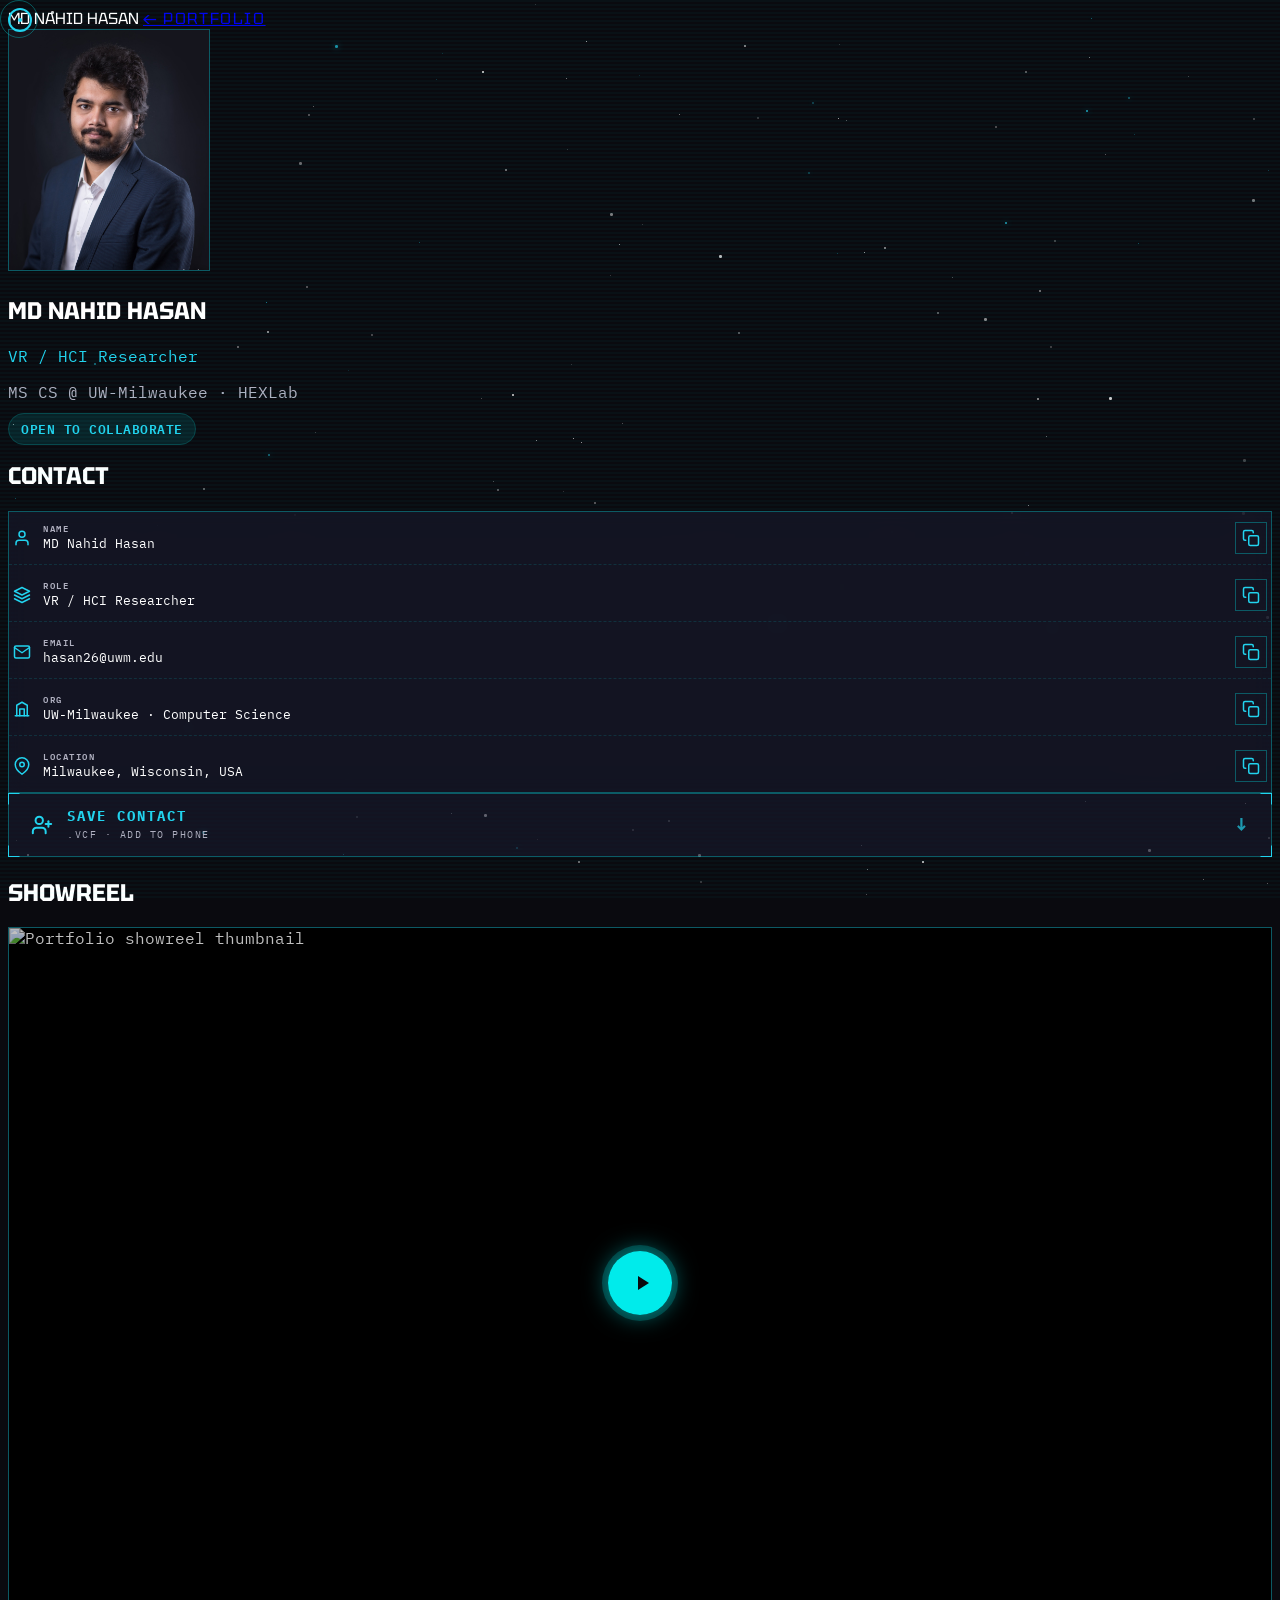
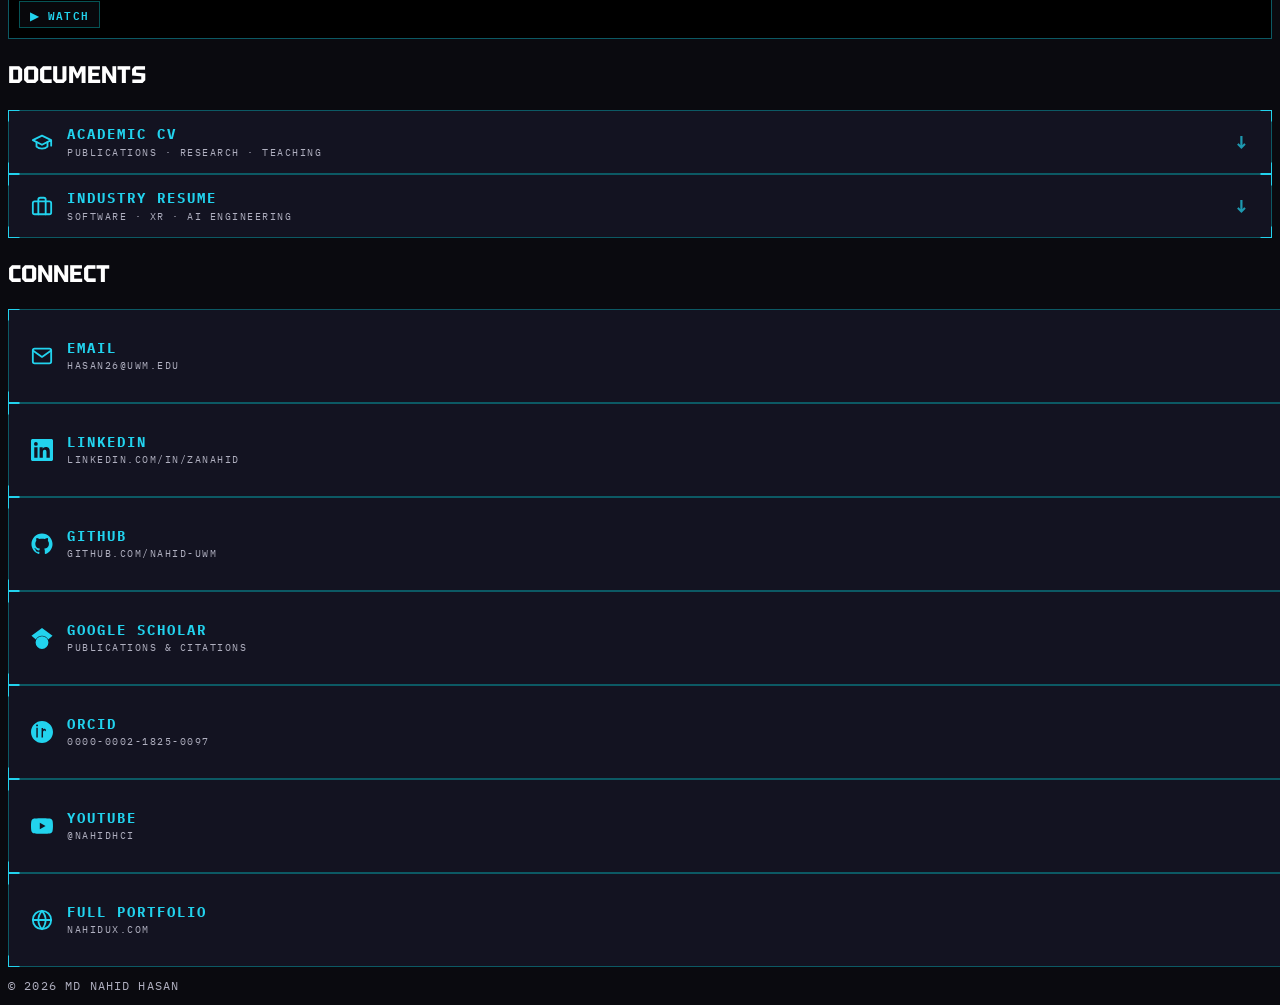
==== link/index.html @ 34a1a55b "add /link linktree page Mobile-friendly contact page at /link with hero, copyable contact details (n" ====
<!DOCTYPE html>
<html lang="en">

<head>
    <meta charset="UTF-8">
    <meta name="viewport" content="width=device-width, initial-scale=1.0, viewport-fit=cover">
    <meta name="theme-color" content="#0a0a0f">
    <title>MD NAHID HASAN — Links</title>
    <meta name="description"
        content="Connect with MD Nahid Hasan — save contact, social links, academic CV, industry resume, and portfolio showreel.">

    <link rel="canonical" href="https://nahidux.com/link/">
    <link rel="icon" type="image/png" href="/favicon.png">

    <meta property="og:type" content="profile">
    <meta property="og:url" content="https://nahidux.com/link/">
    <meta property="og:title" content="MD NAHID HASAN — Links">
    <meta property="og:description" content="Save contact, follow socials, download CV/resume, watch showreel.">
    <meta property="og:image" content="https://nahidux.com/image/nahid_photo/nahid.jpg">

    <meta name="twitter:card" content="summary_large_image">
    <meta name="twitter:title" content="MD NAHID HASAN — Links">
    <meta name="twitter:description" content="Save contact, follow socials, download CV/resume, watch showreel.">
    <meta name="twitter:image" content="https://nahidux.com/image/nahid_photo/nahid.jpg">

    <script src="https://cdn.tailwindcss.com"></script>
    <link rel="preconnect" href="https://fonts.googleapis.com">
    <link rel="preconnect" href="https://fonts.gstatic.com" crossorigin>
    <link
        href="https://fonts.googleapis.com/css2?family=IBM+Plex+Mono:wght@300;400;500;600;700&family=Tektur:wght@400;700;900&display=swap"
        rel="stylesheet">

    <link rel="stylesheet" href="/css/style.css">

    <style>
        /* Page-specific additions — extend, do not override theme */
        .reel {
            position: relative;
            aspect-ratio: 16 / 9;
            background: #000;
            cursor: pointer;
            overflow: hidden;
        }

        .reel img {
            width: 100%;
            height: 100%;
            object-fit: cover;
            display: block;
            opacity: 0.75;
            transition: opacity 0.3s ease, transform 0.5s ease;
        }

        .reel:hover img { opacity: 1; transform: scale(1.04); }

        .reel .play-btn {
            position: absolute;
            top: 50%;
            left: 50%;
            transform: translate(-50%, -50%);
            width: 64px;
            height: 64px;
            border-radius: 50%;
            background: rgba(0, 255, 255, 0.92);
            display: flex;
            align-items: center;
            justify-content: center;
            box-shadow: 0 0 0 6px rgba(0, 255, 255, 0.18), 0 0 24px rgba(0, 255, 255, 0.5);
            transition: transform 0.25s ease;
        }

        .reel:hover .play-btn { transform: translate(-50%, -50%) scale(1.1); }
        .reel .play-btn svg { width: 24px; height: 24px; color: #0a0a0f; margin-left: 3px; }
        .reel iframe { width: 100%; height: 100%; border: 0; display: block; }

        .reel-cap {
            position: absolute;
            left: 10px;
            bottom: 10px;
            background: rgba(10, 10, 15, 0.8);
            border: 1px solid rgba(0, 255, 255, 0.3);
            color: var(--accent-primary);
            font-size: 0.7rem;
            padding: 3px 10px;
            letter-spacing: 0.12em;
            text-transform: uppercase;
            font-weight: 600;
        }

        /* Toast */
        .toast {
            position: fixed;
            left: 50%;
            bottom: 24px;
            transform: translateX(-50%) translateY(120px);
            background: rgba(10, 10, 15, 0.95);
            border: 1px solid var(--accent-primary);
            color: var(--accent-primary);
            padding: 10px 20px;
            font-family: 'IBM Plex Mono', monospace;
            font-weight: 700;
            font-size: 0.72rem;
            letter-spacing: 0.18em;
            text-transform: uppercase;
            box-shadow: 0 0 24px rgba(0, 255, 255, 0.3);
            opacity: 0;
            transition: transform 0.35s ease, opacity 0.35s ease;
            pointer-events: none;
            z-index: 100;
        }

        .toast.show { transform: translateX(-50%) translateY(0); opacity: 1; }

        /* Hud button when used as a link */
        a.hud-button { text-decoration: none; }

        /* Link buttons — separate per link, proper height, icon left */
        .link-btn {
            width: 100%;
            min-height: 64px;
            margin: 0;
            padding: 14px 22px;
            display: flex;
            align-items: center;
            justify-content: flex-start;
            gap: 14px;
            text-transform: uppercase;
            letter-spacing: 2px;
            font-weight: 700;
            font-size: 14px;
        }

        .link-btn .lb-ic {
            width: 22px;
            height: 22px;
            flex-shrink: 0;
            display: flex;
            align-items: center;
            justify-content: center;
            color: var(--accent-primary);
            transition: color 0.35s cubic-bezier(0.75, 0, 0.25, 1);
        }

        .link-btn .lb-ic svg { width: 100%; height: 100%; }

        .link-btn:hover .lb-ic { color: var(--bg-secondary); }

        .link-btn .lb-text {
            display: flex;
            flex-direction: column;
            align-items: flex-start;
            line-height: 1.2;
            min-width: 0;
            flex: 1;
            text-align: left;
        }

        .link-btn .lb-text .lb-sub {
            font-size: 10px;
            letter-spacing: 1.5px;
            font-weight: 400;
            margin-top: 4px;
            color: var(--text-secondary);
            text-transform: uppercase;
            overflow: hidden;
            text-overflow: ellipsis;
            max-width: 100%;
            white-space: nowrap;
        }

        .link-btn:hover .lb-text .lb-sub { color: var(--bg-secondary); opacity: 0.8; }

        .link-btn .lb-arrow {
            color: var(--accent-primary);
            margin-left: auto;
            font-size: 18px;
            opacity: 0.7;
            transition: transform 0.35s cubic-bezier(0.75, 0, 0.25, 1), color 0.35s cubic-bezier(0.75, 0, 0.25, 1);
        }

        .link-btn:hover .lb-arrow { color: var(--bg-secondary); transform: translateX(4px); opacity: 1; }

        @media (max-width: 480px) {
            .link-btn { padding: 12px 18px; font-size: 12px; letter-spacing: 1.5px; min-height: 60px; }
            .link-btn .lb-text .lb-sub { font-size: 9px; }
        }

        /* Copyable contact details */
        .copy-list { display: flex; flex-direction: column; gap: 4px; }

        .copy-row {
            display: flex;
            align-items: center;
            gap: 12px;
            padding: 10px 4px;
            border-bottom: 1px dashed rgba(0, 255, 255, 0.12);
        }

        .copy-row:last-child { border-bottom: none; }

        .copy-row .cr-ic {
            width: 18px;
            height: 18px;
            color: var(--accent-primary);
            flex-shrink: 0;
            display: flex;
            align-items: center;
            justify-content: center;
        }

        .copy-row .cr-ic svg { width: 100%; height: 100%; }

        .copy-row .cr-text {
            display: flex;
            flex-direction: column;
            line-height: 1.25;
            min-width: 0;
            flex: 1;
        }

        .copy-row .cr-label {
            font-size: 9px;
            letter-spacing: 1.5px;
            font-weight: 600;
            color: var(--text-secondary);
            text-transform: uppercase;
        }

        .copy-row .cr-value {
            color: #fff;
            font-size: 13px;
            font-family: 'IBM Plex Mono', monospace;
            margin-top: 2px;
            word-break: break-word;
        }

        .copy-row .cr-copy {
            background: transparent;
            border: 1px solid rgba(0, 255, 255, 0.3);
            color: var(--accent-primary);
            width: 32px;
            height: 32px;
            padding: 6px;
            cursor: pointer;
            flex-shrink: 0;
            display: flex;
            align-items: center;
            justify-content: center;
            transition: all 0.25s ease;
        }

        .copy-row .cr-copy:hover {
            background: var(--accent-primary);
            color: var(--bg-primary);
            border-color: var(--accent-primary);
            box-shadow: 0 0 12px rgba(0, 255, 255, 0.4);
        }

        .copy-row .cr-copy svg { width: 100%; height: 100%; }

        .copy-row.copied .cr-copy {
            background: var(--accent-primary);
            color: var(--bg-primary);
            border-color: var(--accent-primary);
        }

        @media (max-width: 480px) {
            .copy-row .cr-value { font-size: 12px; }
            .copy-row { gap: 10px; }
        }

        .contact-row a:hover { color: #67e8f9; text-decoration: underline; }

        .contact-row span.txt-white { color: #fff; }

        /* Hud-button stack spacing */
        .btn-stack .hud-button {
            margin: 0;
            width: 100%;
        }

        /* Photo inside hud-card (match home about photo style — square hud-card) */
        .photo-frame {
            width: 200px;
            height: 240px;
            margin: 0 auto;
            overflow: hidden;
        }

        .photo-frame img {
            width: 100%;
            height: 100%;
            object-fit: cover;
        }

        @media (max-width: 480px) {
            .photo-frame { width: 180px; height: 220px; }
        }
    </style>
</head>

<body>
    <!-- Custom Cursor (shared CSS auto-hides on mobile/touch) -->
    <div class="custom-cursor"></div>

    <!-- Starfield Background -->
    <div class="starfield" id="starfield"></div>

    <!-- Scanlines overlay -->
    <div class="scanlines"></div>

    <!-- Top Nav (matches homepage) -->
    <nav class="fixed top-0 w-full z-50 bg-black/20 backdrop-blur-md border-b border-cyan-500/20">
        <div class="max-w-7xl mx-auto px-4 sm:px-6 lg:px-8">
            <div class="flex justify-between items-center h-16">
                <a href="/" class="tektur font-bold text-xl glitch" data-text="MD NAHID HASAN" style="color:#fff; text-decoration:none;">
                    MD NAHID HASAN
                </a>
                <a href="/" class="text-cyan-400 hover:text-cyan-300 transition-colors tektur text-sm" style="letter-spacing:0.1em;">
                    ← PORTFOLIO
                </a>
            </div>
        </div>
    </nav>

    <main class="pt-24 pb-16 px-4 max-w-2xl mx-auto relative" style="z-index:1;">

        <!-- HERO CARD -->
        <section class="text-center mb-12">
            <div class="hud-card p-6 mb-6 inline-block" style="display:inline-block;">
                <div class="photo-frame">
                    <img src="/image/nahid_photo/nahid.jpg" alt="MD Nahid Hasan" loading="eager">
                </div>
            </div>

            <h1 class="tektur font-bold text-3xl md:text-4xl mb-3 text-white glitch" data-text="MD NAHID HASAN">
                MD NAHID HASAN
            </h1>

            <p class="text-base md:text-lg mb-2 font-semibold" style="color: var(--accent-primary);">
                VR / HCI Researcher
            </p>

            <p class="text-sm mb-4" style="color: var(--text-secondary);">
                MS CS @ UW-Milwaukee · HEXLab
            </p>

            <span class="badge badge-active">Open to Collaborate</span>
        </section>

        <!-- CONTACT (copyable details + Save vCard) -->
        <section class="mb-12">
            <h2 class="tektur text-3xl md:text-4xl font-bold mb-6 text-center text-white">CONTACT</h2>

            <div class="hud-card p-5 mb-3">
                <div class="copy-list">
                    <div class="copy-row" data-copy="MD Nahid Hasan">
                        <span class="cr-ic" aria-hidden="true">
                            <svg viewBox="0 0 24 24" fill="none" stroke="currentColor" stroke-width="2" stroke-linecap="round" stroke-linejoin="round">
                                <path d="M20 21v-2a4 4 0 0 0-4-4H8a4 4 0 0 0-4 4v2"/>
                                <circle cx="12" cy="7" r="4"/>
                            </svg>
                        </span>
                        <span class="cr-text">
                            <span class="cr-label">Name</span>
                            <span class="cr-value">MD Nahid Hasan</span>
                        </span>
                        <button class="cr-copy" type="button" aria-label="Copy name">
                            <svg viewBox="0 0 24 24" fill="none" stroke="currentColor" stroke-width="2" stroke-linecap="round" stroke-linejoin="round">
                                <rect x="9" y="9" width="13" height="13" rx="2"/>
                                <path d="M5 15H4a2 2 0 0 1-2-2V4a2 2 0 0 1 2-2h9a2 2 0 0 1 2 2v1"/>
                            </svg>
                        </button>
                    </div>

                    <div class="copy-row" data-copy="VR / HCI Researcher">
                        <span class="cr-ic" aria-hidden="true">
                            <svg viewBox="0 0 24 24" fill="none" stroke="currentColor" stroke-width="2" stroke-linecap="round" stroke-linejoin="round">
                                <path d="M12 2L2 7l10 5 10-5-10-5z"/>
                                <path d="M2 17l10 5 10-5"/>
                                <path d="M2 12l10 5 10-5"/>
                            </svg>
                        </span>
                        <span class="cr-text">
                            <span class="cr-label">Role</span>
                            <span class="cr-value">VR / HCI Researcher</span>
                        </span>
                        <button class="cr-copy" type="button" aria-label="Copy role">
                            <svg viewBox="0 0 24 24" fill="none" stroke="currentColor" stroke-width="2" stroke-linecap="round" stroke-linejoin="round">
                                <rect x="9" y="9" width="13" height="13" rx="2"/>
                                <path d="M5 15H4a2 2 0 0 1-2-2V4a2 2 0 0 1 2-2h9a2 2 0 0 1 2 2v1"/>
                            </svg>
                        </button>
                    </div>

                    <div class="copy-row" data-copy="hasan26@uwm.edu">
                        <span class="cr-ic" aria-hidden="true">
                            <svg viewBox="0 0 24 24" fill="none" stroke="currentColor" stroke-width="2" stroke-linecap="round" stroke-linejoin="round">
                                <path d="M4 4h16c1.1 0 2 .9 2 2v12c0 1.1-.9 2-2 2H4c-1.1 0-2-.9-2-2V6c0-1.1.9-2 2-2z"/>
                                <polyline points="22,6 12,13 2,6"/>
                            </svg>
                        </span>
                        <span class="cr-text">
                            <span class="cr-label">Email</span>
                            <span class="cr-value">hasan26@uwm.edu</span>
                        </span>
                        <button class="cr-copy" type="button" aria-label="Copy email">
                            <svg viewBox="0 0 24 24" fill="none" stroke="currentColor" stroke-width="2" stroke-linecap="round" stroke-linejoin="round">
                                <rect x="9" y="9" width="13" height="13" rx="2"/>
                                <path d="M5 15H4a2 2 0 0 1-2-2V4a2 2 0 0 1 2-2h9a2 2 0 0 1 2 2v1"/>
                            </svg>
                        </button>
                    </div>

                    <div class="copy-row" data-copy="University of Wisconsin-Milwaukee, Computer Science">
                        <span class="cr-ic" aria-hidden="true">
                            <svg viewBox="0 0 24 24" fill="none" stroke="currentColor" stroke-width="2" stroke-linecap="round" stroke-linejoin="round">
                                <path d="M3 21h18"/>
                                <path d="M5 21V7l7-4 7 4v14"/>
                                <path d="M9 21V12h6v9"/>
                            </svg>
                        </span>
                        <span class="cr-text">
                            <span class="cr-label">Org</span>
                            <span class="cr-value">UW-Milwaukee · Computer Science</span>
                        </span>
                        <button class="cr-copy" type="button" aria-label="Copy organization">
                            <svg viewBox="0 0 24 24" fill="none" stroke="currentColor" stroke-width="2" stroke-linecap="round" stroke-linejoin="round">
                                <rect x="9" y="9" width="13" height="13" rx="2"/>
                                <path d="M5 15H4a2 2 0 0 1-2-2V4a2 2 0 0 1 2-2h9a2 2 0 0 1 2 2v1"/>
                            </svg>
                        </button>
                    </div>

                    <div class="copy-row" data-copy="Milwaukee, Wisconsin, USA">
                        <span class="cr-ic" aria-hidden="true">
                            <svg viewBox="0 0 24 24" fill="none" stroke="currentColor" stroke-width="2" stroke-linecap="round" stroke-linejoin="round">
                                <path d="M21 10c0 7-9 13-9 13s-9-6-9-13a9 9 0 0 1 18 0z"/>
                                <circle cx="12" cy="10" r="3"/>
                            </svg>
                        </span>
                        <span class="cr-text">
                            <span class="cr-label">Location</span>
                            <span class="cr-value">Milwaukee, Wisconsin, USA</span>
                        </span>
                        <button class="cr-copy" type="button" aria-label="Copy location">
                            <svg viewBox="0 0 24 24" fill="none" stroke="currentColor" stroke-width="2" stroke-linecap="round" stroke-linejoin="round">
                                <rect x="9" y="9" width="13" height="13" rx="2"/>
                                <path d="M5 15H4a2 2 0 0 1-2-2V4a2 2 0 0 1 2-2h9a2 2 0 0 1 2 2v1"/>
                            </svg>
                        </button>
                    </div>
                </div>
            </div>

            <div class="btn-stack flex flex-col gap-3">
                <button class="hud-button link-btn" id="saveContact" aria-label="Save contact to phone">
                    <div class="decorator top left"></div>
                    <div class="decorator top right"></div>
                    <div class="decorator bottom left"></div>
                    <div class="decorator bottom right"></div>
                    <span class="lb-ic" aria-hidden="true">
                        <svg viewBox="0 0 24 24" fill="none" stroke="currentColor" stroke-width="2.2" stroke-linecap="round" stroke-linejoin="round">
                            <path d="M16 21v-2a4 4 0 0 0-4-4H6a4 4 0 0 0-4 4v2"/>
                            <circle cx="9" cy="7" r="4"/>
                            <line x1="19" y1="8" x2="19" y2="14"/>
                            <line x1="22" y1="11" x2="16" y2="11"/>
                        </svg>
                    </span>
                    <span class="lb-text">
                        Save Contact
                        <span class="lb-sub">.vcf · add to phone</span>
                    </span>
                    <span class="lb-arrow" aria-hidden="true">↓</span>
                </button>
            </div>
        </section>

        <!-- SHOWREEL -->
        <section class="mb-12">
            <h2 class="tektur text-3xl md:text-4xl font-bold mb-6 text-center text-white">SHOWREEL</h2>
            <div class="hud-card p-2">
                <div class="reel" id="reel" role="button" tabindex="0" aria-label="Play portfolio showreel">
                    <img id="reelThumb" src="" alt="Portfolio showreel thumbnail" loading="lazy">
                    <span class="play-btn">
                        <svg viewBox="0 0 24 24" fill="currentColor"><path d="M8 5v14l11-7z" /></svg>
                    </span>
                    <span class="reel-cap">▶ Watch</span>
                </div>
            </div>
        </section>

        <!-- DOCUMENTS (Academic CV + Industry Resume) -->
        <section class="mb-12">
            <h2 class="tektur text-3xl md:text-4xl font-bold mb-6 text-center text-white">DOCUMENTS</h2>
            <div class="btn-stack flex flex-col gap-3">
                <button class="hud-button link-btn" id="downloadAcademicCV" aria-label="Download academic CV">
                    <div class="decorator top left"></div>
                    <div class="decorator top right"></div>
                    <div class="decorator bottom left"></div>
                    <div class="decorator bottom right"></div>
                    <span class="lb-ic" aria-hidden="true">
                        <svg viewBox="0 0 24 24" fill="none" stroke="currentColor" stroke-width="2" stroke-linecap="round" stroke-linejoin="round">
                            <path d="M22 10v6M2 10l10-5 10 5-10 5z"/>
                            <path d="M6 12v5c3 3 9 3 12 0v-5"/>
                        </svg>
                    </span>
                    <span class="lb-text">
                        Academic CV
                        <span class="lb-sub">Publications · Research · Teaching</span>
                    </span>
                    <span class="lb-arrow" aria-hidden="true">↓</span>
                </button>

                <button class="hud-button link-btn" id="downloadIndustryResume" aria-label="Download industry resume">
                    <div class="decorator top left"></div>
                    <div class="decorator top right"></div>
                    <div class="decorator bottom left"></div>
                    <div class="decorator bottom right"></div>
                    <span class="lb-ic" aria-hidden="true">
                        <svg viewBox="0 0 24 24" fill="none" stroke="currentColor" stroke-width="2" stroke-linecap="round" stroke-linejoin="round">
                            <rect x="2" y="7" width="20" height="14" rx="2"/>
                            <path d="M16 21V5a2 2 0 0 0-2-2h-4a2 2 0 0 0-2 2v16"/>
                        </svg>
                    </span>
                    <span class="lb-text">
                        Industry Resume
                        <span class="lb-sub">Software · XR · AI Engineering</span>
                    </span>
                    <span class="lb-arrow" aria-hidden="true">↓</span>
                </button>
            </div>
        </section>

        <!-- CONNECT — separate hud-button per link -->
        <section class="mb-12">
            <h2 class="tektur text-3xl md:text-4xl font-bold mb-6 text-center text-white">CONNECT</h2>
            <div class="btn-stack flex flex-col gap-3">

                <a class="hud-button link-btn" href="mailto:hasan26@uwm.edu">
                    <div class="decorator top left"></div>
                    <div class="decorator top right"></div>
                    <div class="decorator bottom left"></div>
                    <div class="decorator bottom right"></div>
                    <span class="lb-ic" aria-hidden="true">
                        <svg viewBox="0 0 24 24" fill="none" stroke="currentColor" stroke-width="2" stroke-linecap="round" stroke-linejoin="round">
                            <path d="M4 4h16c1.1 0 2 .9 2 2v12c0 1.1-.9 2-2 2H4c-1.1 0-2-.9-2-2V6c0-1.1.9-2 2-2z" />
                            <polyline points="22,6 12,13 2,6" />
                        </svg>
                    </span>
                    <span class="lb-text">
                        Email
                        <span class="lb-sub">hasan26@uwm.edu</span>
                    </span>
                    <span class="lb-arrow" aria-hidden="true">→</span>
                </a>

                <a class="hud-button link-btn" href="https://www.linkedin.com/in/zanahid/" target="_blank" rel="noopener">
                    <div class="decorator top left"></div>
                    <div class="decorator top right"></div>
                    <div class="decorator bottom left"></div>
                    <div class="decorator bottom right"></div>
                    <span class="lb-ic" aria-hidden="true">
                        <svg viewBox="0 0 24 24" fill="currentColor">
                            <path d="M20.45 20.45h-3.55v-5.57c0-1.33-.02-3.04-1.85-3.04-1.85 0-2.13 1.45-2.13 2.94v5.67H9.36V9h3.41v1.56h.05c.48-.9 1.64-1.85 3.38-1.85 3.62 0 4.29 2.38 4.29 5.47v6.27zM5.34 7.43a2.06 2.06 0 1 1 0-4.12 2.06 2.06 0 0 1 0 4.12zM7.12 20.45H3.56V9h3.56v11.45zM22.23 0H1.77C.79 0 0 .77 0 1.72v20.56C0 23.23.79 24 1.77 24h20.46c.98 0 1.77-.77 1.77-1.72V1.72C24 .77 23.21 0 22.23 0z" />
                        </svg>
                    </span>
                    <span class="lb-text">
                        LinkedIn
                        <span class="lb-sub">linkedin.com/in/zanahid</span>
                    </span>
                    <span class="lb-arrow" aria-hidden="true">→</span>
                </a>

                <a class="hud-button link-btn" href="https://github.com/nahid-uwm" target="_blank" rel="noopener">
                    <div class="decorator top left"></div>
                    <div class="decorator top right"></div>
                    <div class="decorator bottom left"></div>
                    <div class="decorator bottom right"></div>
                    <span class="lb-ic" aria-hidden="true">
                        <svg viewBox="0 0 24 24" fill="currentColor">
                            <path d="M12 .5C5.65.5.5 5.65.5 12c0 5.08 3.29 9.39 7.86 10.91.58.11.79-.25.79-.56v-2c-3.2.7-3.88-1.36-3.88-1.36-.52-1.34-1.28-1.7-1.28-1.7-1.05-.72.08-.7.08-.7 1.16.08 1.78 1.2 1.78 1.2 1.03 1.77 2.71 1.26 3.37.97.1-.75.4-1.26.73-1.55-2.55-.29-5.24-1.28-5.24-5.69 0-1.26.45-2.29 1.19-3.1-.12-.29-.52-1.46.11-3.05 0 0 .98-.31 3.2 1.18.93-.26 1.93-.39 2.92-.39 1 0 1.99.13 2.92.39 2.22-1.49 3.2-1.18 3.2-1.18.63 1.59.23 2.76.11 3.05.74.81 1.19 1.84 1.19 3.1 0 4.42-2.7 5.4-5.26 5.68.41.36.78 1.05.78 2.12v3.14c0 .31.21.68.8.56C20.21 21.39 23.5 17.08 23.5 12 23.5 5.65 18.35.5 12 .5z" />
                        </svg>
                    </span>
                    <span class="lb-text">
                        GitHub
                        <span class="lb-sub">github.com/nahid-uwm</span>
                    </span>
                    <span class="lb-arrow" aria-hidden="true">→</span>
                </a>

                <a class="hud-button link-btn" href="https://scholar.google.com/citations?user=xQR0_1QAAAAJ&hl" target="_blank" rel="noopener">
                    <div class="decorator top left"></div>
                    <div class="decorator top right"></div>
                    <div class="decorator bottom left"></div>
                    <div class="decorator bottom right"></div>
                    <span class="lb-ic" aria-hidden="true">
                        <svg viewBox="0 0 24 24" fill="currentColor">
                            <path d="M5.242 13.769L.5 9.5 12 1l11.5 8.5-4.742 4.269C17.548 11.249 14.978 9.5 12 9.5c-2.977 0-5.548 1.748-6.758 4.269zM12 10a7 7 0 1 0 0 14 7 7 0 0 0 0-14z" />
                        </svg>
                    </span>
                    <span class="lb-text">
                        Google Scholar
                        <span class="lb-sub">Publications & citations</span>
                    </span>
                    <span class="lb-arrow" aria-hidden="true">→</span>
                </a>

                <a class="hud-button link-btn" href="https://orcid.org/0000-0002-1825-0097" target="_blank" rel="noopener">
                    <div class="decorator top left"></div>
                    <div class="decorator top right"></div>
                    <div class="decorator bottom left"></div>
                    <div class="decorator bottom right"></div>
                    <span class="lb-ic" aria-hidden="true">
                        <svg viewBox="0 0 24 24" fill="currentColor">
                            <path d="M12 0C5.37 0 0 5.37 0 12s5.37 12 12 12 12-5.37 12-12S18.63 0 12 0zM7.37 18.13H5.83V7.37h1.54v10.76zM6.6 5.83c-.55 0-1-.45-1-1s.45-1 1-1 1 .45 1 1-.45 1-1 1zm11.43 12.3h-1.55v-5.55c0-1.32-.45-2.23-1.62-2.23-.88 0-1.41.6-1.65 1.18-.08.21-.1.5-.1.78v5.82h-1.55s.02-9.44 0-10.41h1.55v1.47c.21-.32.58-.78 1.41-.78 1.03 0 1.85.67 1.85 2.13v7.59z" />
                        </svg>
                    </span>
                    <span class="lb-text">
                        ORCID
                        <span class="lb-sub">0000-0002-1825-0097</span>
                    </span>
                    <span class="lb-arrow" aria-hidden="true">→</span>
                </a>

                <a class="hud-button link-btn" href="https://www.youtube.com/@nahidhci" target="_blank" rel="noopener">
                    <div class="decorator top left"></div>
                    <div class="decorator top right"></div>
                    <div class="decorator bottom left"></div>
                    <div class="decorator bottom right"></div>
                    <span class="lb-ic" aria-hidden="true">
                        <svg viewBox="0 0 24 24" fill="currentColor">
                            <path d="M23.5 6.2a3 3 0 0 0-2.1-2.1C19.6 3.5 12 3.5 12 3.5s-7.6 0-9.4.6A3 3 0 0 0 .5 6.2C0 8 0 12 0 12s0 4 .5 5.8a3 3 0 0 0 2.1 2.1c1.8.6 9.4.6 9.4.6s7.6 0 9.4-.6a3 3 0 0 0 2.1-2.1c.5-1.8.5-5.8.5-5.8s0-4-.5-5.8zM9.6 15.6V8.4l6.3 3.6-6.3 3.6z" />
                        </svg>
                    </span>
                    <span class="lb-text">
                        YouTube
                        <span class="lb-sub">@nahidhci</span>
                    </span>
                    <span class="lb-arrow" aria-hidden="true">→</span>
                </a>

                <a class="hud-button link-btn" href="https://nahidux.com/" target="_blank" rel="noopener">
                    <div class="decorator top left"></div>
                    <div class="decorator top right"></div>
                    <div class="decorator bottom left"></div>
                    <div class="decorator bottom right"></div>
                    <span class="lb-ic" aria-hidden="true">
                        <svg viewBox="0 0 24 24" fill="none" stroke="currentColor" stroke-width="2" stroke-linecap="round" stroke-linejoin="round">
                            <circle cx="12" cy="12" r="10" />
                            <line x1="2" y1="12" x2="22" y2="12" />
                            <path d="M12 2a15.3 15.3 0 0 1 4 10 15.3 15.3 0 0 1-4 10 15.3 15.3 0 0 1-4-10 15.3 15.3 0 0 1 4-10z" />
                        </svg>
                    </span>
                    <span class="lb-text">
                        Full Portfolio
                        <span class="lb-sub">nahidux.com</span>
                    </span>
                    <span class="lb-arrow" aria-hidden="true">→</span>
                </a>
            </div>
        </section>

        <!-- Footer -->
        <footer class="text-center" style="color: var(--text-secondary); font-size: 0.72rem; letter-spacing: 0.1em;">
            <p>© <span id="year"></span> MD NAHID HASAN</p>
        </footer>
    </main>

    <div class="toast" id="toast" role="status" aria-live="polite"></div>

    <script>
        // Year
        document.getElementById('year').textContent = new Date().getFullYear();

        // Toast
        const toast = document.getElementById('toast');
        let toastTimer;
        function showToast(msg) {
            toast.textContent = msg;
            toast.classList.add('show');
            clearTimeout(toastTimer);
            toastTimer = setTimeout(() => toast.classList.remove('show'), 2200);
        }

        // Copy-to-clipboard for contact rows
        async function copyText(text) {
            try {
                if (navigator.clipboard && window.isSecureContext) {
                    await navigator.clipboard.writeText(text);
                    return true;
                }
            } catch (_) { /* fall through */ }
            // Fallback
            const ta = document.createElement('textarea');
            ta.value = text;
            ta.style.position = 'fixed';
            ta.style.opacity = '0';
            document.body.appendChild(ta);
            ta.select();
            let ok = false;
            try { ok = document.execCommand('copy'); } catch (_) { ok = false; }
            document.body.removeChild(ta);
            return ok;
        }

        document.querySelectorAll('.copy-row').forEach(row => {
            const trigger = async () => {
                const text = row.dataset.copy || '';
                if (!text) return;
                const ok = await copyText(text);
                if (ok) {
                    row.classList.add('copied');
                    showToast('Copied: ' + text);
                    setTimeout(() => row.classList.remove('copied'), 1400);
                } else {
                    showToast('Copy failed');
                }
            };
            row.querySelector('.cr-copy').addEventListener('click', trigger);
            // Tap on the value text also copies
            row.querySelector('.cr-value').addEventListener('click', trigger);
            row.querySelector('.cr-value').style.cursor = 'pointer';
        });

        // Starfield (lightweight, matches home style)
        (function () {
            const reduced = window.matchMedia('(prefers-reduced-motion: reduce)').matches;
            const sf = document.getElementById('starfield');
            if (!sf || reduced) return;
            const count = window.innerWidth < 600 ? 80 : 160;
            const frag = document.createDocumentFragment();
            for (let i = 0; i < count; i++) {
                const s = document.createElement('div');
                s.className = 'star';
                const size = Math.random() < 0.15 ? 2.5 : (Math.random() < 0.5 ? 1.5 : 1);
                s.style.width = size + 'px';
                s.style.height = size + 'px';
                s.style.left = (Math.random() * 100) + '%';
                s.style.top = (Math.random() * 100) + '%';
                s.style.opacity = (0.2 + Math.random() * 0.6).toFixed(2);
                if (Math.random() < 0.2) {
                    s.style.background = 'rgba(34,211,238,0.9)';
                    s.style.boxShadow = '0 0 6px rgba(34,211,238,0.7)';
                }
                frag.appendChild(s);
            }
            sf.appendChild(frag);
        })();

        // Custom cursor (desktop only)
        (function () {
            const cursor = document.querySelector('.custom-cursor');
            if (!cursor) return;
            const isTouch = ('ontouchstart' in window) || navigator.maxTouchPoints > 0;
            if (isTouch || window.innerWidth < 769) { cursor.style.display = 'none'; return; }
            document.addEventListener('mousemove', e => {
                cursor.style.transform = `translate(${e.clientX - 10}px, ${e.clientY - 10}px)`;
            });
            document.querySelectorAll('a, button, [role="button"]').forEach(el => {
                el.addEventListener('mouseenter', () => cursor.classList.add('cursor-hover'));
                el.addEventListener('mouseleave', () => cursor.classList.remove('cursor-hover'));
            });
            document.addEventListener('mousedown', () => cursor.classList.add('cursor-click'));
            document.addEventListener('mouseup', () => cursor.classList.remove('cursor-click'));
        })();

        // vCard
        const VCARD = [
            'BEGIN:VCARD',
            'VERSION:3.0',
            'N:Hasan;MD Nahid;;;',
            'FN:MD Nahid Hasan',
            'ORG:University of Wisconsin-Milwaukee;Computer Science',
            'TITLE:VR / HCI Researcher',
            'EMAIL;TYPE=INTERNET,WORK:hasan26@uwm.edu',
            'URL:https://nahidux.com/',
            'URL;TYPE=LinkedIn:https://www.linkedin.com/in/zanahid/',
            'URL;TYPE=GitHub:https://github.com/nahid-uwm',
            'URL;TYPE=GoogleScholar:https://scholar.google.com/citations?user=xQR0_1QAAAAJ&hl',
            'URL;TYPE=ORCID:https://orcid.org/0000-0002-1825-0097',
            'URL;TYPE=YouTube:https://www.youtube.com/@nahidhci',
            'ADR;TYPE=WORK:;;;Milwaukee;Wisconsin;;USA',
            'NOTE:MS CS @ UW-Milwaukee · HEXLab · VR/HCI/AI research',
            'END:VCARD'
        ].join('\r\n');

        document.getElementById('saveContact').addEventListener('click', () => {
            const blob = new Blob([VCARD], { type: 'text/vcard;charset=utf-8' });
            const url = URL.createObjectURL(blob);
            const a = document.createElement('a');
            a.href = url;
            a.download = 'MD_Nahid_Hasan.vcf';
            document.body.appendChild(a);
            a.click();
            document.body.removeChild(a);
            setTimeout(() => URL.revokeObjectURL(url), 1500);
            showToast('Contact downloaded');
        });

        // CV / Resume — try real PDF, fallback to placeholder
        const PLACEHOLDER_PDF = '[data-uri]';

        async function downloadDoc(srcUrl, filename, label) {
            try {
                const res = await fetch(srcUrl, { method: 'HEAD' });
                if (res.ok) {
                    const a = document.createElement('a');
                    a.href = srcUrl;
                    a.download = filename;
                    document.body.appendChild(a);
                    a.click();
                    document.body.removeChild(a);
                    showToast(label + ' downloaded');
                    return;
                }
            } catch (_) { /* fall through */ }
            const a = document.createElement('a');
            a.href = PLACEHOLDER_PDF;
            a.download = filename;
            document.body.appendChild(a);
            a.click();
            document.body.removeChild(a);
            showToast(label + ' (placeholder)');
        }

        document.getElementById('downloadAcademicCV').addEventListener('click', () => {
            downloadDoc('/link/cv-academic.pdf', 'MD_Nahid_Hasan_Academic_CV.pdf', 'Academic CV');
        });
        document.getElementById('downloadIndustryResume').addEventListener('click', () => {
            downloadDoc('/link/resume-industry.pdf', 'MD_Nahid_Hasan_Industry_Resume.pdf', 'Industry Resume');
        });

        // Showreel — lazy YouTube. Replace SHOWREEL_ID with real video.
        const SHOWREEL_ID = 'dQw4w9WgXcQ';
        const reel = document.getElementById('reel');
        const thumb = document.getElementById('reelThumb');
        thumb.src = `https://i.ytimg.com/vi/${SHOWREEL_ID}/hqdefault.jpg`;

        function loadReel() {
            const iframe = document.createElement('iframe');
            iframe.src = `https://www.youtube.com/embed/${SHOWREEL_ID}?autoplay=1&rel=0&modestbranding=1`;
            iframe.title = 'Portfolio Showreel';
            iframe.allow = 'accelerometer; autoplay; clipboard-write; encrypted-media; gyroscope; picture-in-picture';
            iframe.allowFullscreen = true;
            reel.innerHTML = '';
            reel.appendChild(iframe);
            reel.style.cursor = 'default';
        }

        reel.addEventListener('click', loadReel);
        reel.addEventListener('keydown', (e) => {
            if (e.key === 'Enter' || e.key === ' ') { e.preventDefault(); loadReel(); }
        });
    </script>
</body>

</html>
---- css/style.css ----
:root {
    --accent-primary: #22d3ee;
    --accent-secondary: #00b2b7;
    --accent-tertiary: #ff0080;
    --bg-primary: #0a0a0f;
    --bg-secondary: #1a1a2e;
    --text-primary: #fff;
    --text-secondary: #b0b0c0;
    --color-blue: rgba(17, 36, 55, 1);
}

* {
    cursor: none !important;
}

@media (max-width: 768px) {
    * {
        cursor: auto !important;
    }
}

@media (prefers-reduced-motion: reduce) {

    *,
    *::before,
    *::after {
        animation-duration: 0.01ms !important;
        animation-iteration-count: 1 !important;
        transition-duration: 0.01ms !important;
    }
}

body {
    font-family: 'IBM Plex Mono', monospace;
    background: var(--bg-primary);
    color: var(--text-primary);
    overflow-x: hidden;
}

.tektur {
    font-family: 'Tektur', monospace;
}

.hud-card {
    background: rgba(26, 26, 46, 0.6);
    border: 1px solid rgba(0, 255, 255, 0.3);
    backdrop-filter: blur(10px);
    transition: all 0.3s ease;
    position: relative;
    overflow: hidden;
}

.hud-card:hover {
    transform: translateY(-5px);
    border-color: var(--accent-primary);
    box-shadow: 0 10px 40px rgba(0, 255, 255, 0.3);
}

.hud-card::before {
    content: '';
    position: absolute;
    top: -50%;
    left: -50%;
    width: 200%;
    height: 200%;
    background: linear-gradient(45deg, transparent, rgba(0, 255, 255, 0.1), transparent);
    transform: translateX(-100%);
    transition: transform 0.6s;
}

.hud-card:hover::before {
    transform: translateX(100%);
}

.hud-button {
    margin: 10px 20px;
    padding: 12px 24px;
    position: relative;
    background-color: #1a1a2e99;
    border: 1px solid #00ffff4d;
    color: var(--accent-primary);
    text-align: center;
    letter-spacing: 2px;
    font-weight: 700;
    text-transform: uppercase;
    outline: none;
    cursor: pointer;
    font-family: 'IBM Plex Mono', monospace;
    font-size: 16px;
    transition: all 0.35s cubic-bezier(0.75, 0, 0.25, 1);
    min-height: auto;
    min-width: auto;
    display: inline-flex;
    align-items: center;
    justify-content: center;
    text-decoration: none;
}

.hud-button:first-of-type {
    margin-left: 0px;
}

.hud-button:last-of-type {
    margin-right: 0px;
}

.hud-button:hover {
    position: relative;
    border: 1px solid transparent;
    background-color: var(--accent-primary);
    color: var(--bg-secondary);
    transition: all 0.35s cubic-bezier(0.75, 0, 0.25, 1);
}

.hud-button:focus {
    background-color: var(--accent-secondary);
}

.decorator {
    position: absolute;
    width: 10px;
    height: 10px;
    border: 1px solid transparent;
    transition: all 0.35s cubic-bezier(0.75, 0, 0.25, 1);
}

.decorator.top {
    top: -1px;
    border-top: 1px solid var(--accent-primary);
}

.decorator.bottom {
    bottom: -1px;
    border-bottom: 1px solid var(--accent-primary);
}

.decorator.left {
    left: -1px;
    border-left: 1px solid var(--accent-primary);
}

.decorator.right {
    right: -1px;
    border-right: 1px solid var(--accent-primary);
}

.hud-button:hover .decorator.top {
    top: -16px;
    border-top: 1px solid var(--accent-primary);
}

.hud-button:hover .decorator.bottom {
    bottom: -16px;
    border-bottom: 1px solid var(--accent-primary);
}

.hud-button:hover .decorator.left {
    left: -16px;
    border-left: 1px solid var(--accent-primary);
}

.hud-button:hover .decorator.right {
    right: -16px;
    border-right: 1px solid var(--accent-primary);
}

.badge {
    background: rgba(0, 255, 255, 0.1);
    border: 1px solid rgba(0, 255, 255, 0.15);
    color: var(--accent-primary);
    padding: 4px 12px;
    border-radius: 20px;
    font-size: 0.8rem;
    font-weight: 600;
    text-transform: uppercase;
    letter-spacing: 0.5px;
}

.progress-bar {
    width: 100%;
    height: 4px;
    background: rgba(0, 255, 255, 0.2);
    border-radius: 2px;
    overflow: hidden;
}

.progress-bar-fill {
    height: 100%;
    background: linear-gradient(90deg, var(--accent-primary), var(--accent-secondary));
    border-radius: 2px;
    transition: width 0.3s ease;
}

.custom-cursor {
    position: fixed;
    width: 20px;
    height: 20px;
    border: 2px solid var(--accent-primary);
    border-radius: 50%;
    pointer-events: none;
    z-index: 9999;
    transition: none;
    will-change: transform;
}

.custom-cursor::before {
    content: '';
    position: absolute;
    top: 50%;
    left: 50%;
    width: 4px;
    height: 4px;
    background: var(--accent-primary);
    border-radius: 50%;
    transform: translate(-50%, -50%);
}

.custom-cursor::after {
    content: '';
    position: absolute;
    top: -10px;
    left: -10px;
    width: 36px;
    height: 36px;
    border: 1px solid rgba(0, 255, 255, 0.3);
    border-radius: 50%;
    animation: pulse 2s infinite;
}

@keyframes pulse {

    0%,
    100% {
        transform: scale(1);
        opacity: 1;
    }

    50% {
        transform: scale(1.2);
        opacity: 0.5;
    }
}

.cursor-hover {
    transform: scale(1.5);
    border-color: var(--accent-tertiary);
    box-shadow: 0 0 20px var(--accent-tertiary);
}

.cursor-click {
    transform: scale(0.8);
    border-color: var(--accent-secondary);
}

@media (max-width: 768px) {
    .custom-cursor {
        display: none;
    }
}

.starfield {
    position: fixed;
    top: 0;
    left: 0;
    width: 100%;
    height: 100%;
    z-index: -2;
}

.star {
    position: absolute;
    width: 2px;
    height: 2px;
    background: white;
    border-radius: 50%;
    opacity: 0.3;
    transition: opacity 0.3s ease, box-shadow 0.3s ease;
    will-change: transform, opacity;
}

.scanlines {
    position: absolute;
    top: 0;
    left: 0;
    width: 100%;
    height: 100%;
    background: repeating-linear-gradient(0deg,
            transparent,
            transparent 2px,
            rgba(0, 255, 255, 0.03) 2px,
            rgba(0, 255, 255, 0.03) 4px);
    pointer-events: none;
}

.glitch {
    position: relative;
}

.glitch:hover::before,
.glitch:hover::after {
    content: attr(data-text);
    position: absolute;
    top: 0;
    left: 0;
    width: 100%;
    height: 100%;
}

.glitch:hover::before {
    animation: glitch-1 0.3s infinite;
    color: var(--accent-primary);
    z-index: -1;
}

.glitch:hover::after {
    animation: glitch-2 0.3s infinite;
    color: var(--accent-tertiary);
    z-index: -2;
}

@keyframes glitch-1 {

    0%,
    14%,
    15%,
    49%,
    50%,
    99%,
    100% {
        transform: translate(0);
    }

    15%,
    49% {
        transform: translate(-2px, 0);
    }
}

@keyframes glitch-2 {

    0%,
    20%,
    21%,
    62%,
    63%,
    99%,
    100% {
        transform: translate(0);
    }

    21%,
    62% {
        transform: translate(2px, 0);
    }
}

.progress-dots {
    position: fixed;
    right: 20px;
    top: 50%;
    transform: translateY(-50%);
    z-index: 1000;
    display: flex;
    flex-direction: column;
    gap: 15px;
}

.progress-dot {
    width: 12px;
    height: 12px;
    padding: 0;
    border: 2px solid rgba(0, 255, 255, 0.5);
    border-radius: 50%;
    background: transparent;
    transition: all 0.3s ease;
}

.progress-dot.active {
    background: var(--accent-primary);
    box-shadow: 0 0 15px var(--accent-primary);
}

/* Hide progress dots on mobile and tablet */
@media (max-width: 1024px) {
    .progress-dots {
        display: none;
    }
}

.mobile-menu {
    position: fixed;
    top: 0;
    right: -100%;
    width: 280px;
    height: 100vh;
    background: rgba(10, 10, 15, 0.98);
    backdrop-filter: blur(20px);
    border-left: 1px solid rgba(0, 255, 255, 0.2);
    z-index: 2000;
    transition: right 0.3s ease;
    padding: 80px 30px 30px;
    box-shadow: -10px 0 30px rgba(0, 0, 0, 0.5);
}

.mobile-menu.open {
    right: 0;
}

.hamburger {
    display: flex;
    flex-direction: column;
    justify-content: space-between;
    width: 25px;
    height: 18px;
    cursor: pointer;
    z-index: 2001;
}

.hamburger span {
    width: 100%;
    height: 2px;
    background: var(--accent-primary);
    transition: all 0.3s ease;
    transform-origin: center;
}

.hamburger.open span:nth-child(1) {
    transform: rotate(45deg) translate(5px, 5px);
}

.hamburger.open span:nth-child(2) {
    opacity: 0;
    transform: translateX(20px);
}

.hamburger.open span:nth-child(3) {
    transform: rotate(-45deg) translate(7px, -6px);
}

/* Mobile menu overlay */
.mobile-overlay {
    position: fixed;
    top: 0;
    left: 0;
    width: 100%;
    height: 100%;
    background: rgba(0, 0, 0, 0.5);
    z-index: 1999;
    opacity: 0;
    visibility: hidden;
    transition: all 0.3s ease;
}

.mobile-overlay.open {
    opacity: 1;
    visibility: visible;
}

.tooltip {
    position: fixed;
    background: rgba(0, 0, 0, 0.9);
    color: var(--accent-primary);
    padding: 8px 12px;
    border-radius: 4px;
    font-size: 0.8rem;
    white-space: nowrap;
    z-index: 1000;
    opacity: 0;
    transform: translateY(10px);
    transition: all 0.3s ease;
    pointer-events: none;
}

.tooltip.show {
    opacity: 1;
    transform: translateY(0);
}

/* Mobile and Tablet Responsive Styles */
@media (max-width: 768px) {

    /* Hero Section */
    .hero-button {
        width: 100%;
        margin: 5px 0;
    }

    /* Navigation */
    .tektur {
        font-size: 1rem;
    }

    /* Cards and sections */
    .hud-card {
        margin: 0 0px;
        /* was 0 10px */
    }

    /* Stats grid */
    .grid.grid-cols-2.md\:grid-cols-4 {
        grid-template-columns: repeat(2, 1fr);
        gap: 1rem;
    }

    /* About section gear items */
    .grid.grid-cols-1.md\:grid-cols-3 {
        grid-template-columns: 1fr;
        gap: 1rem;
    }

    /* Projects grid */
    .grid.grid-cols-1.md\:grid-cols-2 {
        grid-template-columns: 1fr;
    }

    /* Timeline adjustments */
    .ml-20 {
        margin-left: 3rem;
    }

    .absolute.left-6 {
        left: 1rem;
    }

    .absolute.left-8 {
        left: 1rem;
    }

    /* Button text size */
    .hud-button {
        font-size: 0.75rem;
        padding: 8px 16px;
    }

    /* Section padding */
    .py-20 {
        padding-top: 3rem;
        padding-bottom: 3rem;
    }

    /* Text sizes */
    h1.tektur {
        font-size: 2.5rem;
    }

    h2.tektur {
        font-size: 2rem;
    }

    h3.tektur {
        font-size: 1.25rem;
    }
}

@media (max-width: 480px) {

    /* Extra small screens */
    .container.mx-auto {
        padding-left: 1.5rem;
        padding-right: 1.5rem;
    }

    .max-w-7xl {
        padding-left: 1.5rem;
        padding-right: 1.5rem;
    }

    /* Header spacing */
    header {
        padding-top: 15px;
    }

    /* Hero title */
    h1.tektur {
        font-size: 1.75rem;
        line-height: 1.2;
    }

    /* Stats grid */
    .grid.grid-cols-2.md\:grid-cols-4 {
        gap: 0.75rem;
    }

    .grid.grid-cols-2.md\:grid-cols-4>div>div:first-child {
        font-size: 1.5rem;
        /* Make stat numbers slightly smaller */
    }

    /* Timeline further adjustments */
    .ml-20 {
        margin-left: 2rem;
    }

    .absolute.left-6 {
        left: 0.5rem;
    }

    .absolute.left-8 {
        left: 0.5rem;
    }

    /* Mobile menu width */
    .mobile-menu {
        width: 100%;
        right: -100%;
    }

    /* Button adjustments */
    .hud-button {
        font-size: 0.7rem;
        padding: 6px 12px;
        min-height: 36px;
    }

    /* Projects */
    .project-card h3 {
        font-size: 1.25rem;
    }

    /* About Me text spacing */
    #about .grid>div:first-child {
        margin-bottom: 2rem;
    }
}

@media (min-width: 769px) and (max-width: 1024px) {

    /* Tablet styles */
    .grid.grid-cols-1.md\:grid-cols-2 {
        grid-template-columns: repeat(2, 1fr);
    }

    .grid.grid-cols-2.md\:grid-cols-4 {
        grid-template-columns: repeat(4, 1fr);
    }

    .grid.grid-cols-1.md\:grid-cols-3 {
        grid-template-columns: repeat(2, 1fr);
    }
}

/* Hide scrollbar for default elements but allow thin styled scrollbars */
.scrollbar-hide::-webkit-scrollbar {
    width: 0px;
    height: 0px;
    background: transparent;
}

.scrollbar-hide {
    scrollbar-width: none;
    -ms-overflow-style: none;
}

/* Styled horizontal scrollbar for video container */
#videoContainer::-webkit-scrollbar {
    height: 6px;
    background: rgba(0, 0, 0, 0.3);
    border-radius: 4px;
}

#videoContainer::-webkit-scrollbar-thumb {
    background: var(--accent-primary);
    border-radius: 4px;
}

#videoContainer {
    scrollbar-width: thin;
    scrollbar-color: var(--accent-primary) rgba(0, 0, 0, 0.3);
}

/* ============================================================
   STARFIELD EFFECTS
   ============================================================ */

/* --- Supernova: 3D tilted rings + core bloom --- */

.supernova-core {
    position: absolute;
    transform: translate(-50%, -50%);
    width: 6px;
    height: 6px;
    border-radius: 50%;
    background: radial-gradient(circle,
        #fff 0%,
        rgba(34, 211, 238, 0.9) 30%,
        rgba(34, 211, 238, 0.2) 60%,
        transparent 85%);
    animation: nova-core-bloom 0.9s ease-out forwards;
}

/* Main cyan ring — tilted 65° to appear as a 3D ellipse */
.supernova-ring-a {
    position: absolute;
    width: 8px;
    height: 8px;
    border-radius: 50%;
    background: radial-gradient(circle,
        transparent 40%,
        rgba(34, 211, 238, 0.1) 45%,
        rgba(34, 211, 238, 0.55) 49%,
        rgba(34, 211, 238, 0.55) 51%,
        rgba(34, 211, 238, 0.1) 55%,
        transparent 60%);
    box-shadow: 0 0 6px 2px rgba(34, 211, 238, 0.15);
    animation: nova-ring-a 1.2s ease-out forwards;
}

/* Accent pink ring — different tilt angle, slight delay */
.supernova-ring-b {
    position: absolute;
    width: 8px;
    height: 8px;
    border-radius: 50%;
    background: radial-gradient(circle,
        transparent 40%,
        rgba(255, 0, 128, 0.06) 45%,
        rgba(255, 0, 128, 0.3) 49%,
        rgba(255, 0, 128, 0.3) 51%,
        rgba(255, 0, 128, 0.06) 55%,
        transparent 60%);
    box-shadow: 0 0 4px 1.5px rgba(255, 0, 128, 0.12);
    opacity: 0;
    animation: nova-ring-b 1.4s ease-out 0.08s forwards;
}

@keyframes nova-core-bloom {
    0%  { transform: translate(-50%, -50%) scale(1);   opacity: 1; }
    25% { transform: translate(-50%, -50%) scale(3.5);  opacity: 0.9; }
    100%{ transform: translate(-50%, -50%) scale(5.5);  opacity: 0; }
}

@keyframes nova-ring-a {
    0%  { transform: translate(-50%, -50%) rotateX(65deg) scale(1);  opacity: 0.85; }
    100%{ transform: translate(-50%, -50%) rotateX(65deg) scale(28); opacity: 0; }
}

@keyframes nova-ring-b {
    0%  { transform: translate(-50%, -50%) rotateX(55deg) rotateZ(25deg) scale(1);  opacity: 0; }
    6%  { opacity: 0.7; }
    100%{ transform: translate(-50%, -50%) rotateX(55deg) rotateZ(25deg) scale(22); opacity: 0; }
}

/* --- Shooting star: top-left → bottom-right streak --- */

@keyframes shooting-star-anim {
    0%  { opacity: 0;   transform: rotate(35deg) translateX(0); }
    10% { opacity: 1; }
    65% { opacity: 0.6; }
    100%{ opacity: 0;   transform: rotate(35deg) translateX(300px); }
}

/* --- Click shockwave ring --- */

@keyframes click-wave {
    0%  { transform: translate(-50%, -50%) scale(1);  opacity: 0.45; }
    100%{ transform: translate(-50%, -50%) scale(90); opacity: 0; }
}

/* ============================================================
   ACTIVE BADGE PULSE
   ============================================================ */

@keyframes badge-pulse {
    0%, 100% {
        box-shadow: 0 0 0 0 rgba(34, 211, 238, 0);
        border-color: rgba(0, 255, 255, 0.15);
    }
    50% {
        box-shadow: 0 0 6px 2px rgba(34, 211, 238, 0.28);
        border-color: rgba(34, 211, 238, 0.9);
    }
}

.badge-active {
    animation: badge-pulse 2s ease-in-out infinite;
}

/* ============================================================
   TIMELINE ACTIVE DOT PING
   ============================================================ */

.current-dot {
    position: relative;
}

/* Radiating ping ring signals a live/current entry */
.current-dot::after {
    content: '';
    position: absolute;
    inset: -3px;
    border-radius: 50%;
    border: 1.5px solid var(--accent-primary);
    animation: dot-ping 2s ease-out infinite;
    pointer-events: none;
}

@keyframes dot-ping {
    0%  { transform: scale(1);   opacity: 0.75; }
    100%{ transform: scale(2.8); opacity: 0; }
}

/* ============================================================
   CARD IMAGE HOVER — zoom + cyan tint overlay
   ============================================================ */

.card-image {
    position: relative;
    overflow: hidden;
}

.card-image img {
    transition: transform 0.45s ease;
    width: 100%;
    height: 100%;
    object-fit: cover;
}

.card-image:hover img {
    transform: scale(1.06);
}

/* Cyan duotone overlay fades in on hover */
.card-image::after {
    content: '';
    position: absolute;
    inset: 0;
    background: linear-gradient(135deg, rgba(0, 255, 255, 0.12), transparent 60%);
    opacity: 0;
    transition: opacity 0.45s ease;
    pointer-events: none;
}

.card-image:hover::after {
    opacity: 1;
}
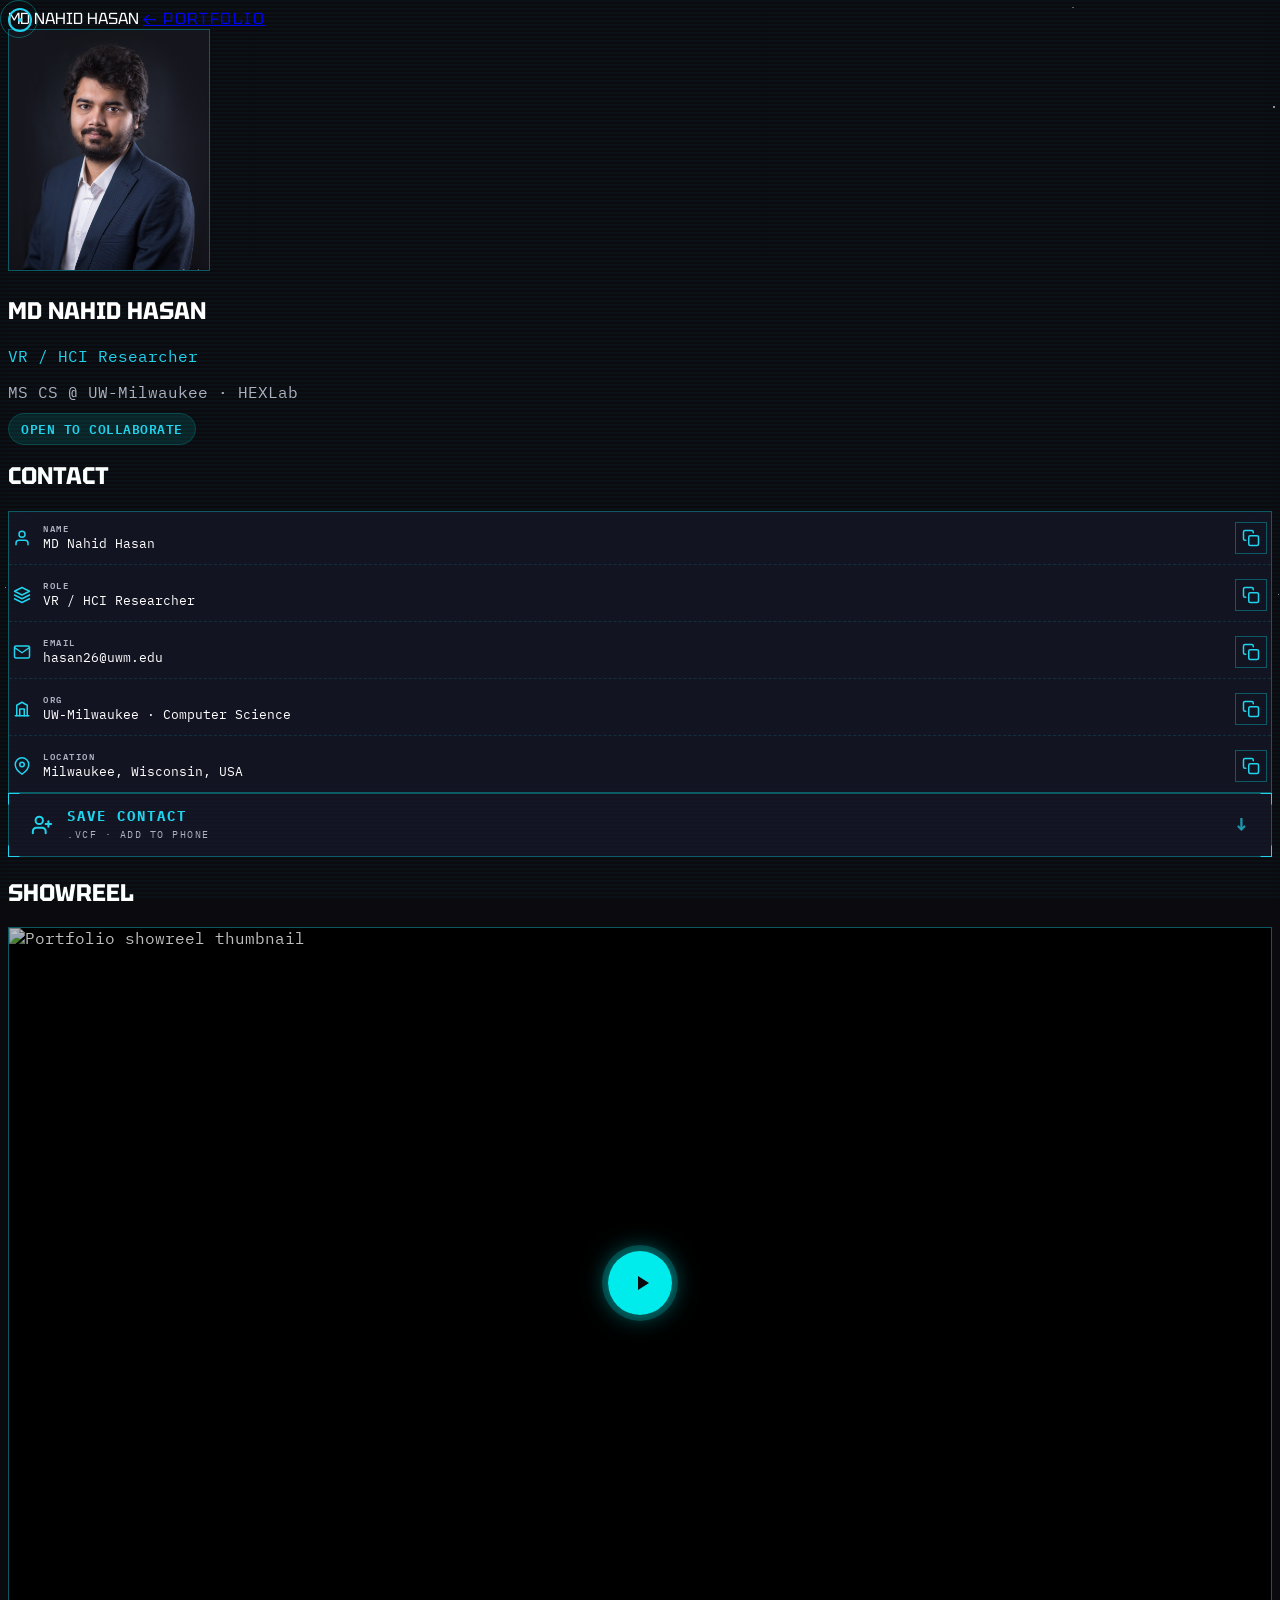
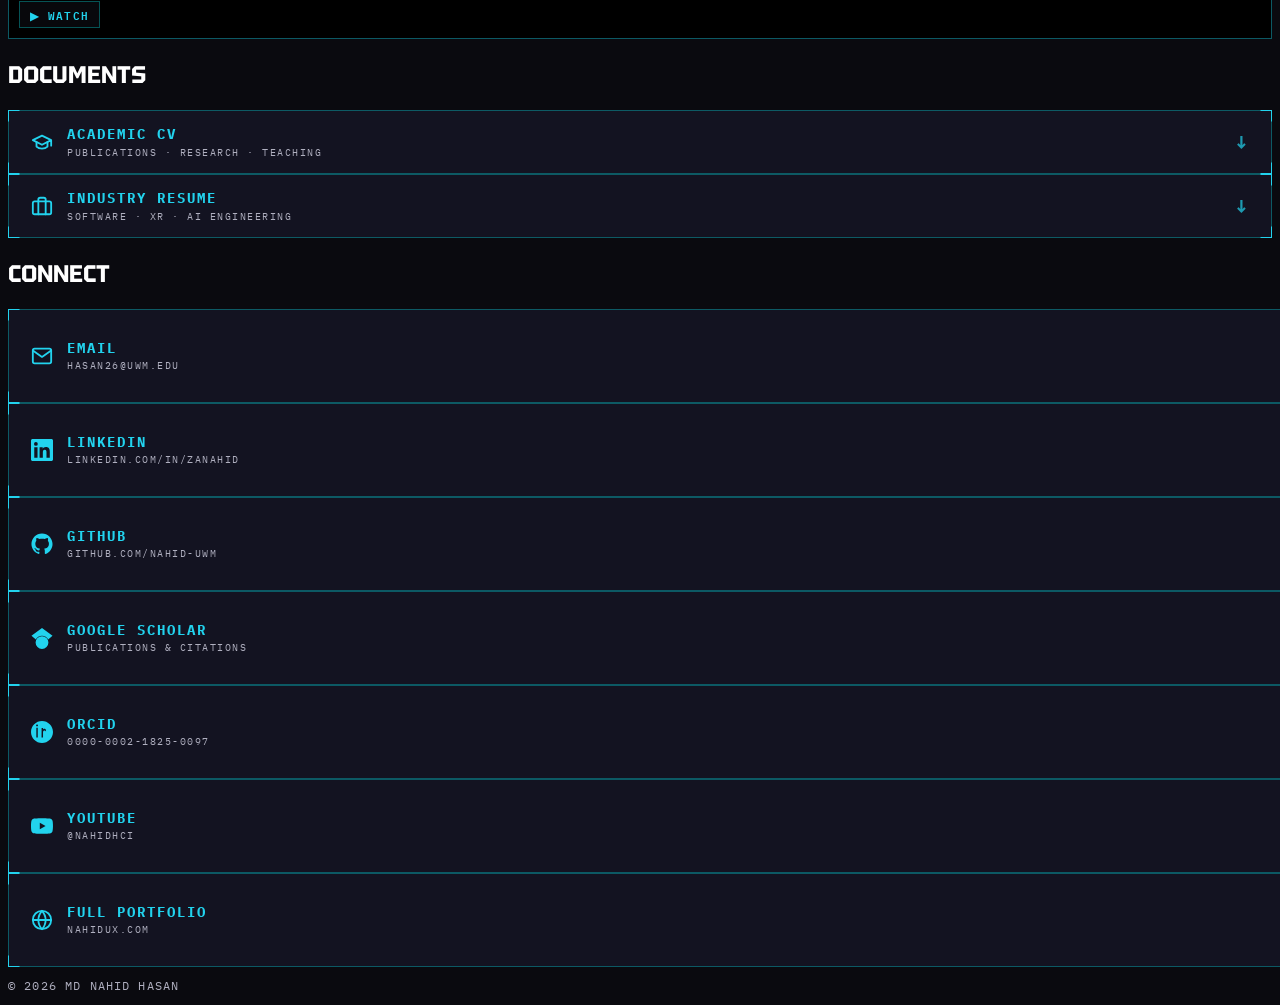
==== commit b547ad35: "link test" ====
--- a/link/index.html
+++ b/link/index.html
@@ -10,7 +10,7 @@
         content="Connect with MD Nahid Hasan — save contact, social links, academic CV, industry resume, and portfolio showreel.">
 
     <link rel="canonical" href="https://nahidux.com/link/">
-    <link rel="icon" type="image/png" href="/favicon.png">
+    <link rel="icon" type="image/png" href="../favicon.png">
 
     <meta property="og:type" content="profile">
     <meta property="og:url" content="https://nahidux.com/link/">
@@ -30,9 +30,12 @@
         href="https://fonts.googleapis.com/css2?family=IBM+Plex+Mono:wght@300;400;500;600;700&family=Tektur:wght@400;700;900&display=swap"
         rel="stylesheet">
 
-    <link rel="stylesheet" href="/css/style.css">
+    <link rel="stylesheet" href="../css/style.css">
 
     <style>
+        /* Hard-set background early to prevent any white flash before Tailwind CDN loads */
+        html, body { background: #0a0a0f !important; color: #fff; }
+
         /* Page-specific additions — extend, do not override theme */
         .reel {
             position: relative;
@@ -313,10 +316,10 @@
     <nav class="fixed top-0 w-full z-50 bg-black/20 backdrop-blur-md border-b border-cyan-500/20">
         <div class="max-w-7xl mx-auto px-4 sm:px-6 lg:px-8">
             <div class="flex justify-between items-center h-16">
-                <a href="/" class="tektur font-bold text-xl glitch" data-text="MD NAHID HASAN" style="color:#fff; text-decoration:none;">
+                <a href="../" class="tektur font-bold text-xl glitch" data-text="MD NAHID HASAN" style="color:#fff; text-decoration:none;">
                     MD NAHID HASAN
                 </a>
-                <a href="/" class="text-cyan-400 hover:text-cyan-300 transition-colors tektur text-sm" style="letter-spacing:0.1em;">
+                <a href="../" class="text-cyan-400 hover:text-cyan-300 transition-colors tektur text-sm" style="letter-spacing:0.1em;">
                     ← PORTFOLIO
                 </a>
             </div>
@@ -329,7 +332,7 @@
         <section class="text-center mb-12">
             <div class="hud-card p-6 mb-6 inline-block" style="display:inline-block;">
                 <div class="photo-frame">
-                    <img src="/image/nahid_photo/nahid.jpg" alt="MD Nahid Hasan" loading="eager">
+                    <img src="../image/nahid_photo/nahid.jpg" alt="MD Nahid Hasan" loading="eager">
                 </div>
             </div>
 
@@ -825,10 +828,10 @@
         }
 
         document.getElementById('downloadAcademicCV').addEventListener('click', () => {
-            downloadDoc('/link/cv-academic.pdf', 'MD_Nahid_Hasan_Academic_CV.pdf', 'Academic CV');
+            downloadDoc('cv-academic.pdf', 'MD_Nahid_Hasan_Academic_CV.pdf', 'Academic CV');
         });
         document.getElementById('downloadIndustryResume').addEventListener('click', () => {
-            downloadDoc('/link/resume-industry.pdf', 'MD_Nahid_Hasan_Industry_Resume.pdf', 'Industry Resume');
+            downloadDoc('resume-industry.pdf', 'MD_Nahid_Hasan_Industry_Resume.pdf', 'Industry Resume');
         });
 
         // Showreel — lazy YouTube. Replace SHOWREEL_ID with real video.
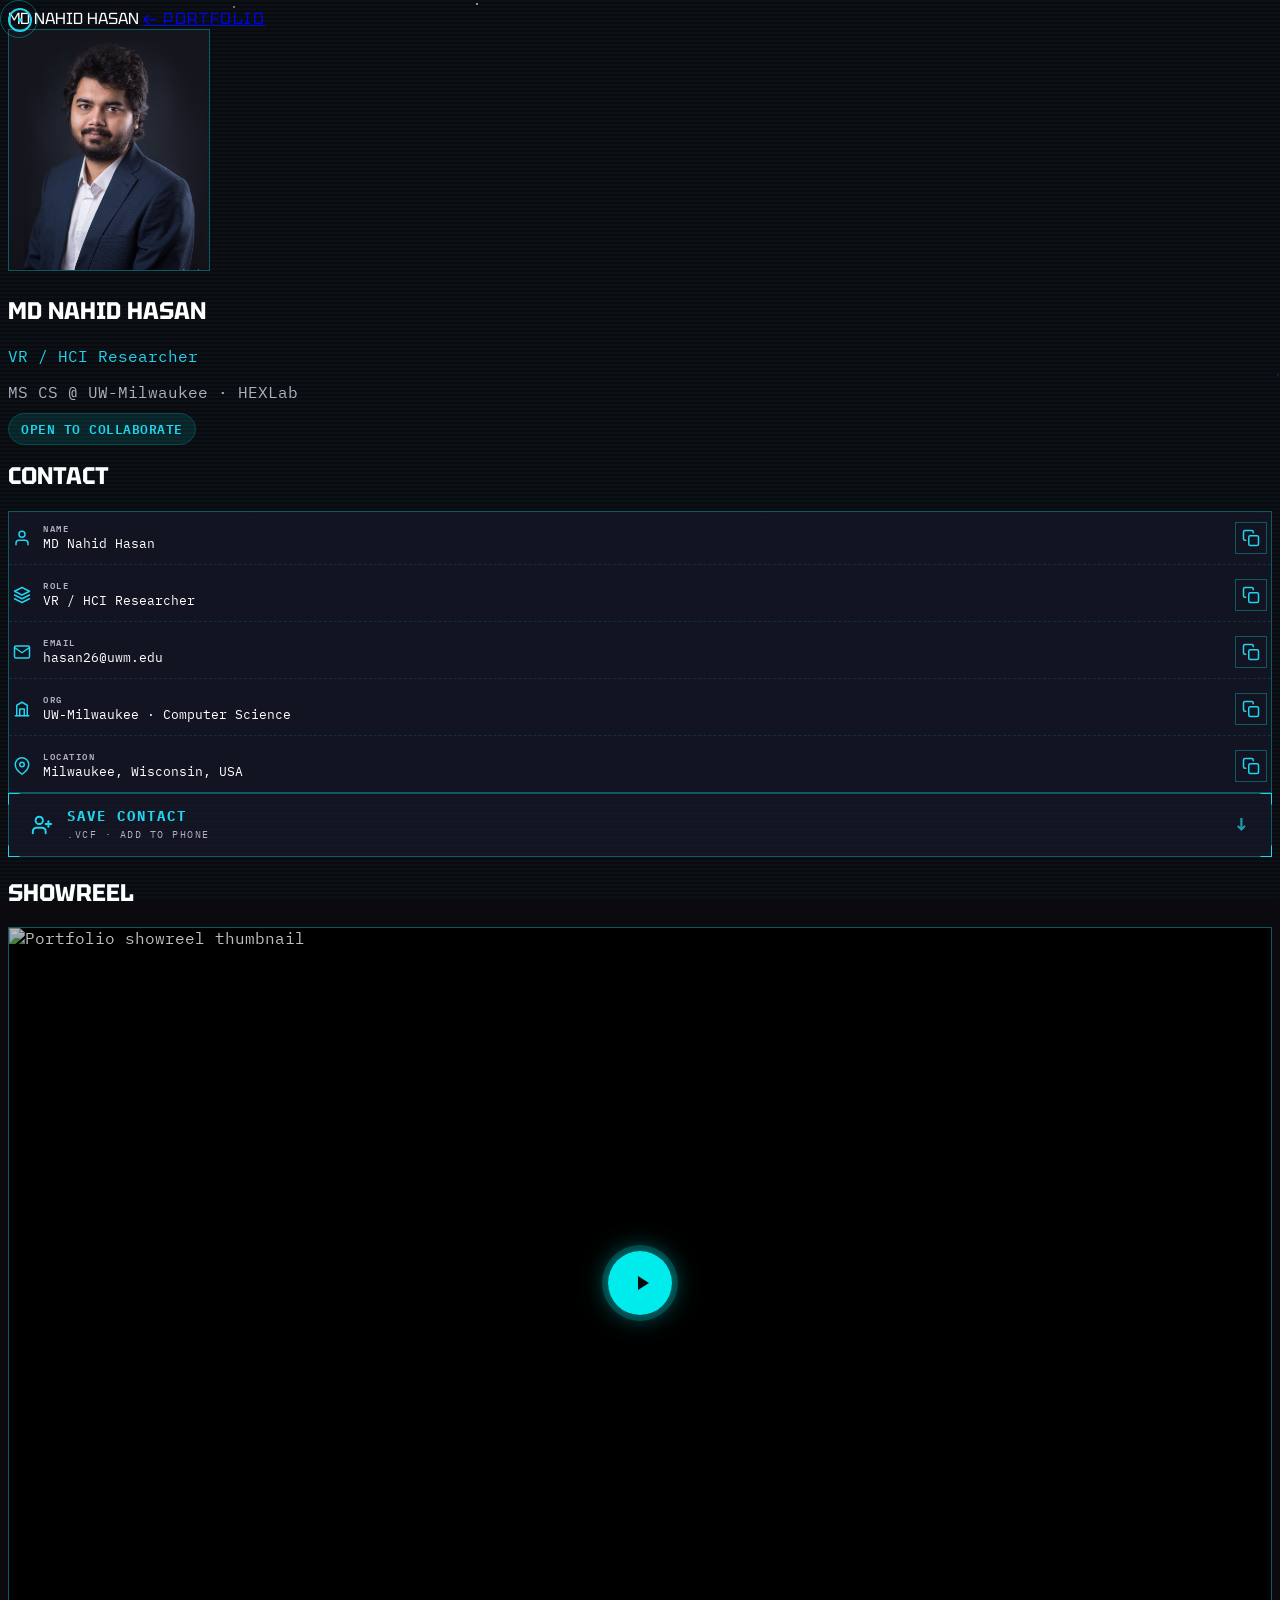
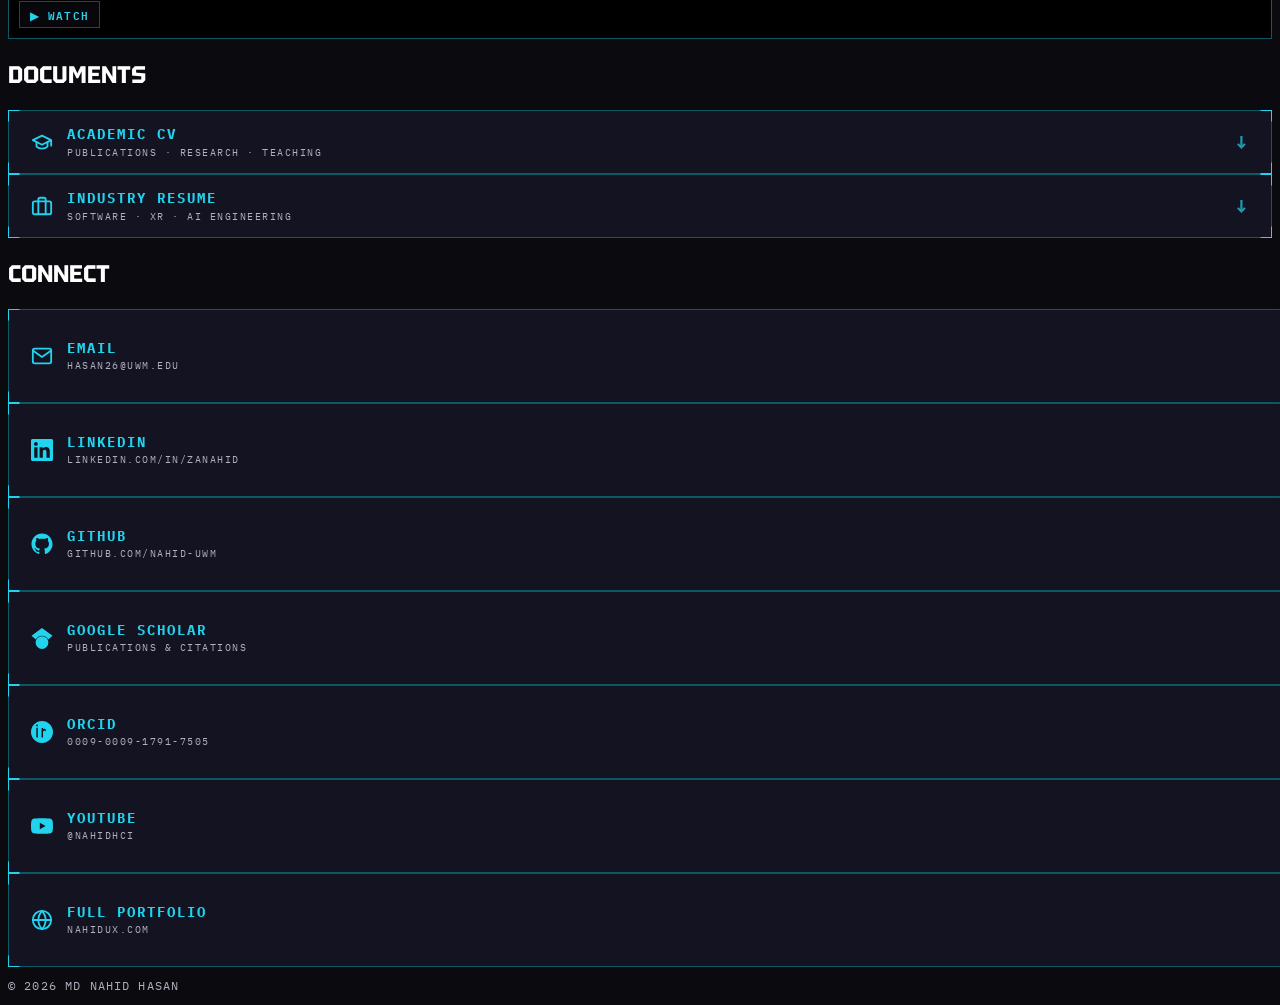
==== commit 1f9ea81c: "orchid id link" ====
--- a/link/index.html
+++ b/link/index.html
@@ -609,7 +609,7 @@
                     <span class="lb-arrow" aria-hidden="true">→</span>
                 </a>
 
-                <a class="hud-button link-btn" href="https://orcid.org/0000-0002-1825-0097" target="_blank" rel="noopener">
+                <a class="hud-button link-btn" href="https://orcid.org/0009-0009-1791-7505" target="_blank" rel="noopener">
                     <div class="decorator top left"></div>
                     <div class="decorator top right"></div>
                     <div class="decorator bottom left"></div>
@@ -621,7 +621,7 @@
                     </span>
                     <span class="lb-text">
                         ORCID
-                        <span class="lb-sub">0000-0002-1825-0097</span>
+                        <span class="lb-sub">0009-0009-1791-7505</span>
                     </span>
                     <span class="lb-arrow" aria-hidden="true">→</span>
                 </a>
@@ -781,7 +781,7 @@
             'URL;TYPE=LinkedIn:https://www.linkedin.com/in/zanahid/',
             'URL;TYPE=GitHub:https://github.com/nahid-uwm',
             'URL;TYPE=GoogleScholar:https://scholar.google.com/citations?user=xQR0_1QAAAAJ&hl',
-            'URL;TYPE=ORCID:https://orcid.org/0000-0002-1825-0097',
+            'URL;TYPE=ORCID:https://orcid.org/0009-0009-1791-7505',
             'URL;TYPE=YouTube:https://www.youtube.com/@nahidhci',
             'ADR;TYPE=WORK:;;;Milwaukee;Wisconsin;;USA',
             'NOTE:MS CS @ UW-Milwaukee · HEXLab · VR/HCI/AI research',
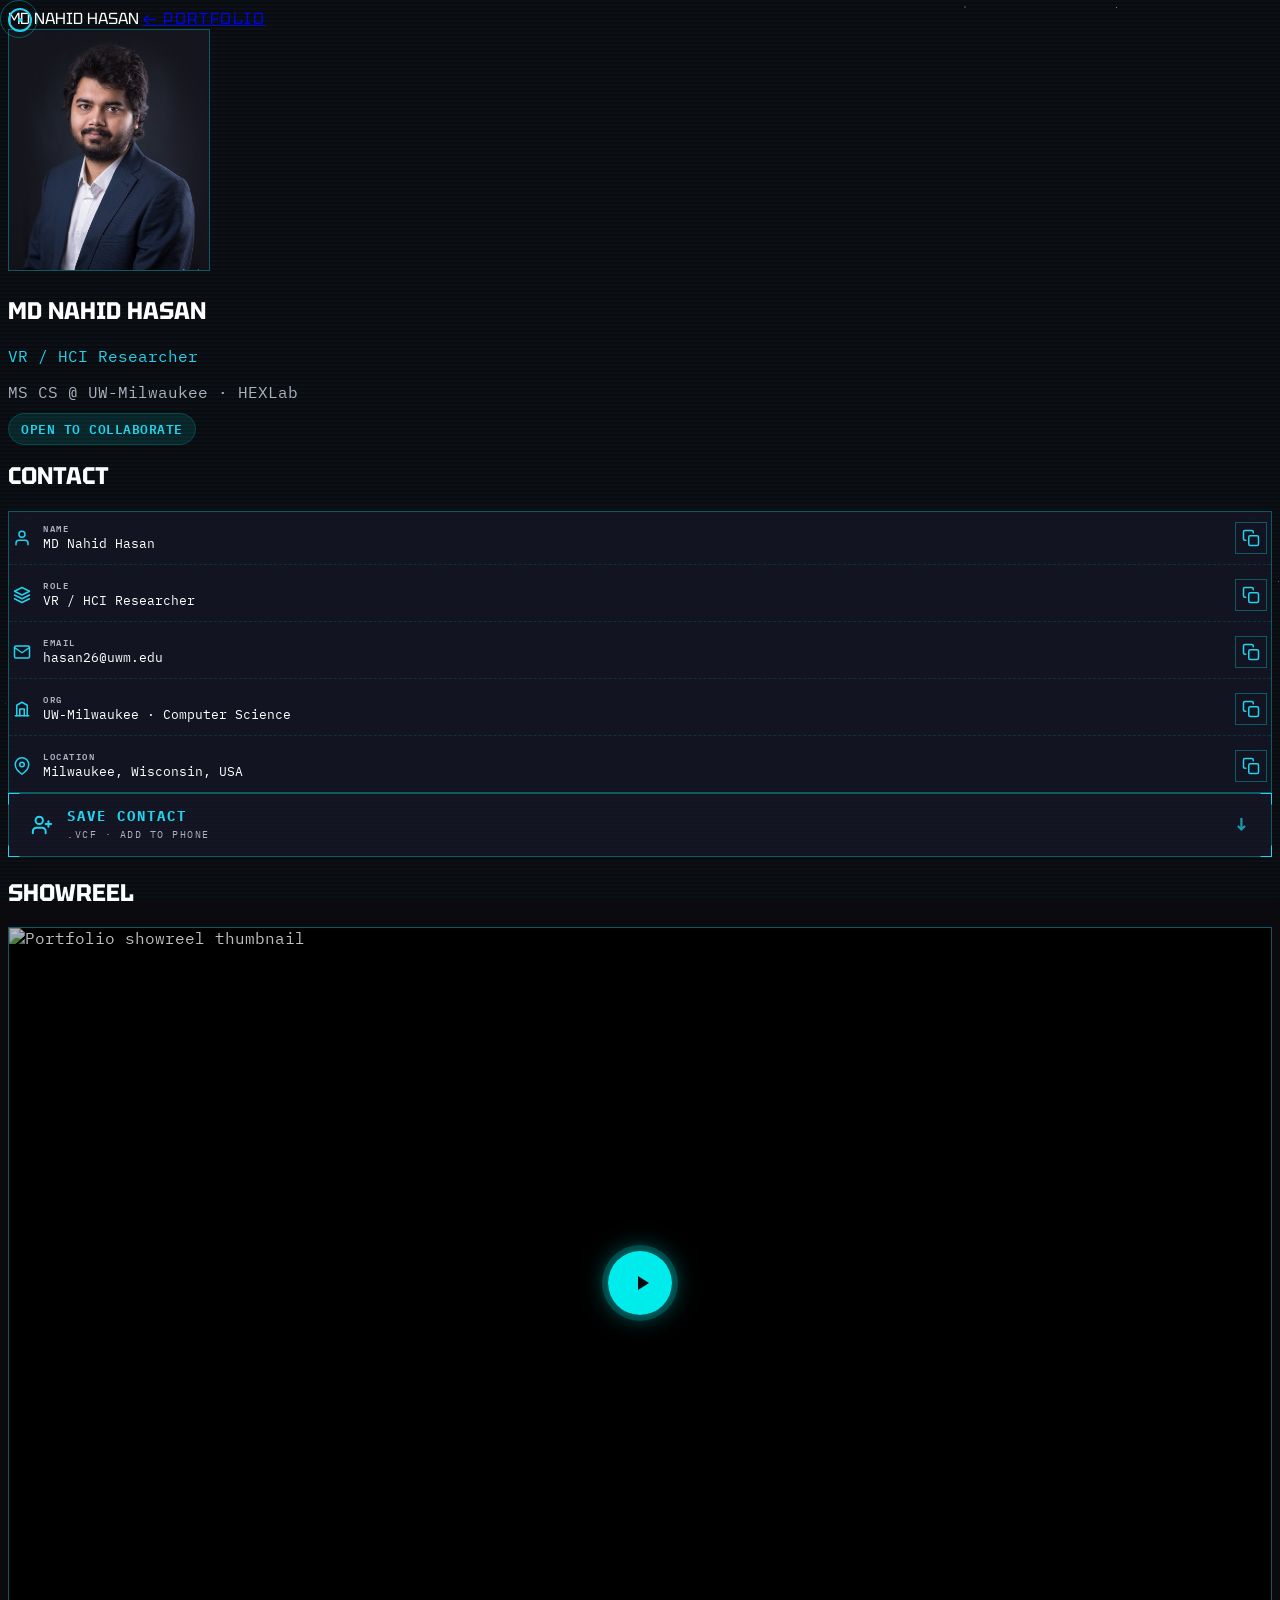
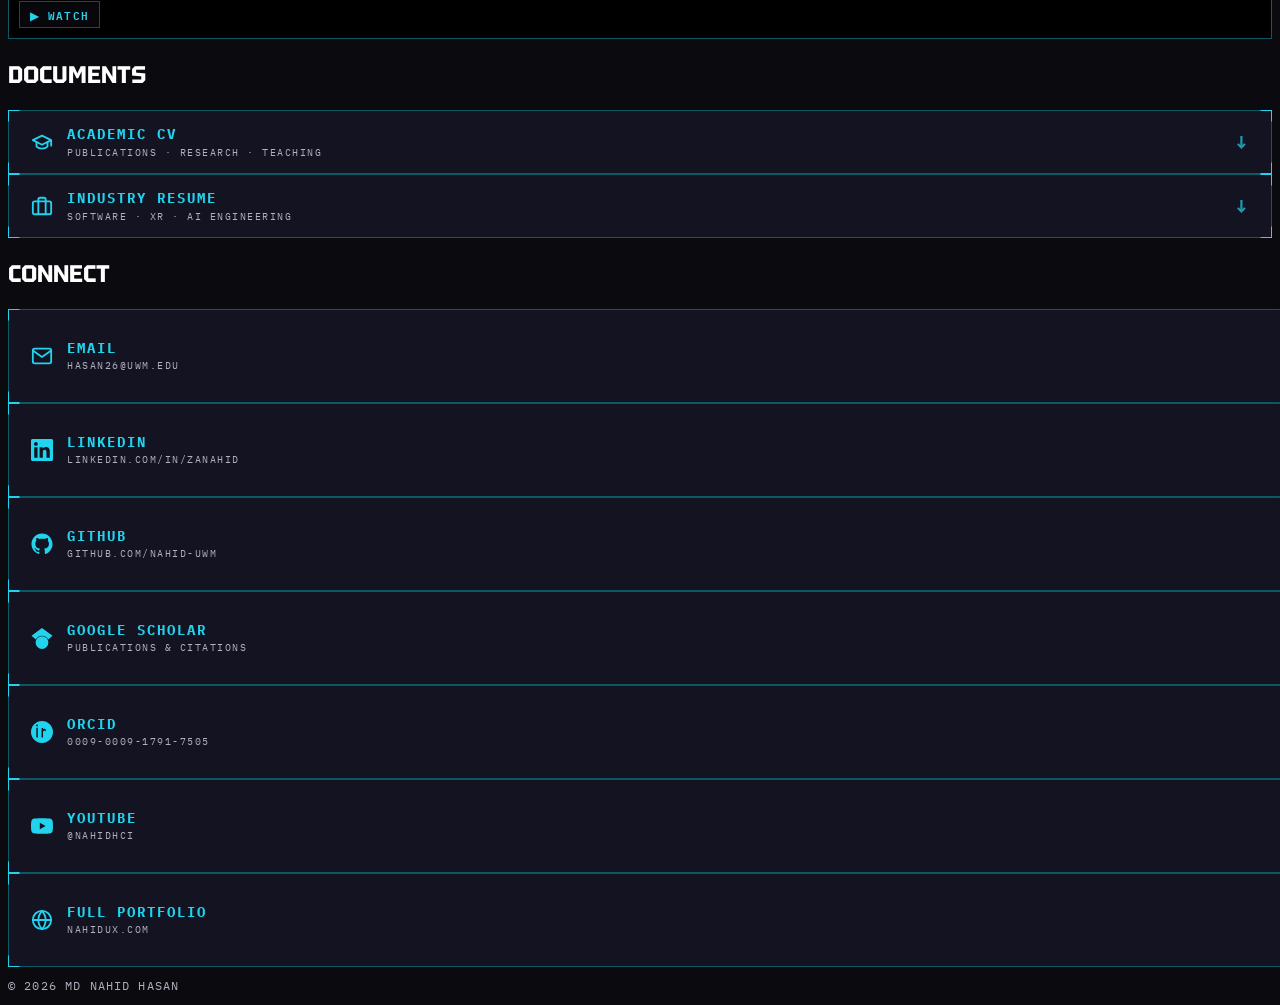
==== commit 7f3c499d: "links v2" ====
--- a/link/index.html
+++ b/link/index.html
@@ -592,7 +592,7 @@
                     <span class="lb-arrow" aria-hidden="true">→</span>
                 </a>
 
-                <a class="hud-button link-btn" href="https://scholar.google.com/citations?user=xQR0_1QAAAAJ&hl" target="_blank" rel="noopener">
+                <a class="hud-button link-btn" href="https://scholar.google.com/citations?user=xQR0_1QAAAAJ&hl=en" target="_blank" rel="noopener">
                     <div class="decorator top left"></div>
                     <div class="decorator top right"></div>
                     <div class="decorator bottom left"></div>
@@ -780,7 +780,7 @@
             'URL:https://nahidux.com/',
             'URL;TYPE=LinkedIn:https://www.linkedin.com/in/zanahid/',
             'URL;TYPE=GitHub:https://github.com/nahid-uwm',
-            'URL;TYPE=GoogleScholar:https://scholar.google.com/citations?user=xQR0_1QAAAAJ&hl',
+            'URL;TYPE=GoogleScholar:https://scholar.google.com/citations?user=xQR0_1QAAAAJ&hl=en',
             'URL;TYPE=ORCID:https://orcid.org/0009-0009-1791-7505',
             'URL;TYPE=YouTube:https://www.youtube.com/@nahidhci',
             'ADR;TYPE=WORK:;;;Milwaukee;Wisconsin;;USA',
